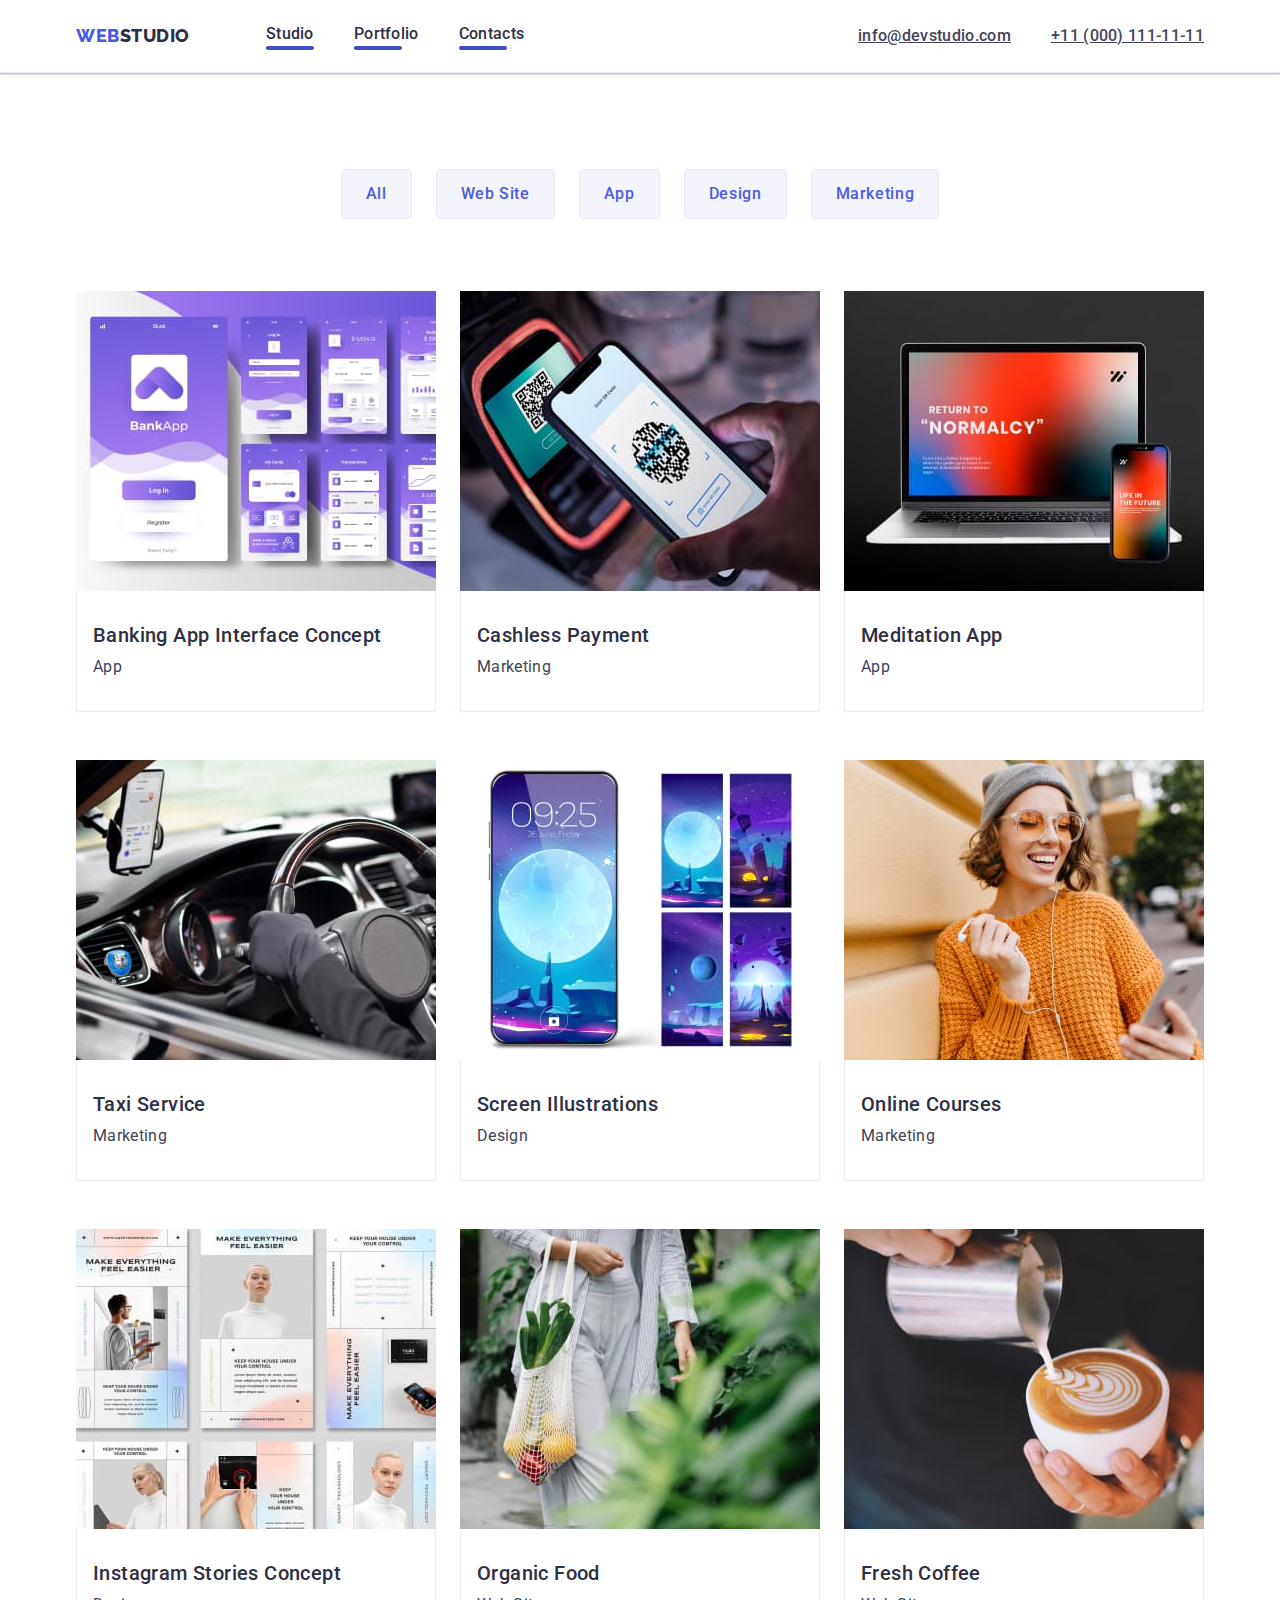
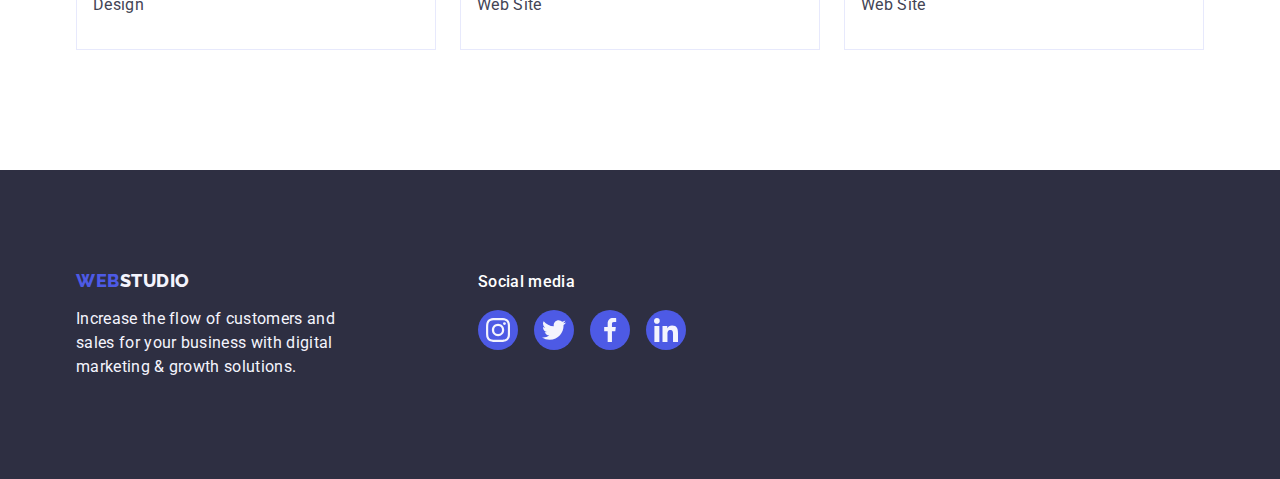
==== portfolio.html @ c40e855e "modal window" ====
<!DOCTYPE html>
<html lang="en">
  <head>
    <meta charset="UTF-8" />
    <meta name="viewport" content="width=device-width, initial-scale=1.0" />
    <link rel="preconnect" href="https://fonts.googleapis.com" />
    <link rel="preconnect" href="https://fonts.gstatic.com" crossorigin />
    <link
      href="https://fonts.googleapis.com/css2?family=Raleway:wght@800&family=Roboto:wght@400;500;700;900&display=swap"
      rel="stylesheet"
    />
    <link rel="stylesheet" href="./css/modern-normalize.min.css" />
    <link rel="stylesheet" href="./css/styles.css" />
    <title>Portfolio</title>
  </head>
  <body>
    <header class="header">
      <div class="container header-container">
        <nav class="nav-container">
          <a href="./index.html" class="logo link">
            Web<span class="logo-text">Studio</span>
          </a>

          <ul class="nav-list list">
            <li class="nav-item">
              <a href="./index.html" class="header-link link">Studio</a>
            </li>
            <li class="nav-item">
              <a href="./portfolio.html" class="header-link link">Portfolio</a>
            </li>
            <li class="nav-item">
              <a href="" class="header-link nav-item-link link">Contacts</a>
            </li>
          </ul>
        </nav>
        <address class="address-container">
          <ul class="address-list list">
            <li class="address-item">
              <a href="mailto:info@devstudio.com" class="address-item-link"
                >info@devstudio.com</a
              >
            </li>
            <li class="address-item">
              <a href="tel:+110001111111" class="address-item-link"
                >+11 (000) 111-11-11</a
              >
            </li>
          </ul>
        </address>
      </div>
    </header>

    <main>
      <section class="section-projects">
        <div class="container">
          <h1 class="visually-hidden title-section">Projects</h1>

          <ul class="projects-filters list">
            <li class="filters-item">
              <button type="button" class="filter-button">All</button>
            </li>
            <li class="filters-item">
              <button type="button" class="filter-button">Web Site</button>
            </li>
            <li class="filters-item">
              <button type="button" class="filter-button">App</button>
            </li>
            <li class="filters-item">
              <button type="button" class="filter-button">Design</button>
            </li>
            <li class="filters-item">
              <button type="button" class="filter-button">Marketing</button>
            </li>
          </ul>

          <ul class="projects-list list">
            <li class="projects-item project">
              <a href="" class="project-link link">
                <div class="project-item-box">
                <img
                  class="image"
                  src="./images/portfolio/banking.jpg"
                  alt="Banking App Interface Concept"
                  width="360"
                  height="300"
                />
                <div class="overlay">
                  <p class="overlay-text">
                    14 Stylish and User-Friendly App Design Concepts · Task
                    Manager App · Calorie Tracker App · Exotic Fruit Ecommerce
                    App · Cloud Storage App
                  </p>
                </div>
                <div class="project-info">
                  <h2 class="project-title">Banking App Interface Concept</h2>
                  <p class="project-type">App</p>
                </div>
              </div>
              </a>
            </li>
            <li class="projects-item project">
              <a href="" class="project-link link">
                <img
                  class="image"
                  src="./images/portfolio/payment.jpg"
                  alt="Cashless Payment"
                  width="360"
                  height="300"
                />
                <div class="project-info">
                  <h2 class="project-title">Cashless Payment</h2>
                  <p class="project-type">Marketing</p>
                </div>
              </a>
            </li>
            <li class="projects-item project">
              <a href="" class="project-link link">
                <img
                  class="image"
                  src="./images/portfolio/meditation.jpg"
                  alt="Meditation App"
                  width="360"
                  height="300"
                />
                <div class="project-info">
                  <h2 class="project-title">Meditation App</h2>
                  <p class="project-type">App</p>
                </div>
              </a>
            </li>
            <li class="projects-item project">
              <a href="" class="project-link link">
                <img
                  class="image"
                  src="./images/portfolio/taxi.jpg"
                  alt="Taxi Service"
                  width="360"
                  height="300"
                />
                <div class="project-info">
                  <h2 class="project-title">Taxi Service</h2>
                  <p class="project-type">Marketing</p>
                </div>
              </a>
            </li>
            <li class="projects-item project">
              <a href="" class="project-link link">
                <img
                  class="image"
                  src="./images/portfolio/screen.jpg"
                  alt="Screen Illustrations"
                  width="360"
                  height="300"
                />
                <div class="project-info">
                  <h2 class="project-title">Screen Illustrations</h2>
                  <p class="project-type">Design</p>
                </div>
              </a>
            </li>
            <li class="projects-item project">
              <a href="" class="project-link link">
                <img
                  class="image"
                  src="./images/portfolio/online-courses.jpg"
                  alt="Online Courses"
                  width="360"
                  height="300"
                />
                <div class="project-info">
                  <h2 class="project-title">Online Courses</h2>
                  <p class="project-type">Marketing</p>
                </div>
              </a>
            </li>
            <li class="projects-item project">
              <a href="" class="project-link link">
                <img
                  class="image"
                  src="./images/portfolio/insta-stori.jpg"
                  alt="Instagram Stories Concept"
                  width="360"
                  height="300"
                />
                <div class="project-info">
                  <h2 class="project-title">Instagram Stories Concept</h2>
                  <p class="project-type">Design</p>
                </div>
              </a>
            </li>
            <li class="projects-item project">
              <a href="" class="project-link link">
                <img
                  class="image"
                  src="./images/portfolio/food.jpg"
                  alt="Organic Food"
                  width="360"
                  height="300"
                />
                <div class="project-info">
                  <h2 class="project-title">Organic Food</h2>
                  <p class="project-type">Web Site</p>
                </div>
              </a>
            </li>
            <li class="projects-item project">
              <a href="" class="project-link link">
                <img
                  class="image"
                  src="./images/portfolio/coffee.jpg"
                  alt="Fresh Coffee"
                  width="360"
                  height="300"
                />
                <div class="project-info">
                  <h2 class="project-title">Fresh Coffee</h2>
                  <p class="project-type">Web Site</p>
                </div>
              </a>
            </li>
          </ul>
        </div>
      </section>
    </main>

    <footer class="footer">
      <div class="footer-wrapper container">
        <div class="footer-info">
          <a href="./index.html" class="logo link">
            Web<span class="logo-text">Studio</span>
          </a>

          <p class="footer-text">
            Increase the flow of customers and sales for your business with
            digital marketing & growth solutions.
          </p>
        </div>

        <div class="footer-social-links">
          <p class="footer-social-links-title">Social media</p>

          <ul class="footer-social-links-list list">
            <li class="footer-icons-item">
              <a href="" class="footer-icon-link icon-wrapper icon-link link">
                <svg class="social-icon" width="24" height="24">
                  <use href="./images/icons.svg#icon-instagram"></use>
                </svg>
              </a>
            </li>
            <li class="footer-icons-item">
              <a href="" class="footer-icon-link icon-wrapper icon-link link">
                <svg class="social-icon" width="24" height="24">
                  <use href="./images/icons.svg#icon-twitter"></use>
                </svg>
              </a>
            </li>
            <li class="footer-icons-item">
              <a href="" class="footer-icon-link icon-wrapper icon-link link">
                <svg class="social-icon" width="24" height="24">
                  <use href="./images/icons.svg#icon-facebook"></use>
                </svg>
              </a>
            </li>
            <li class="footer-icons-item">
              <a href="" class="footer-icon-link icon-wrapper icon-link link">
                <svg class="social-icon" width="24" height="24">
                  <use href="./images/icons.svg#icon-linkedin"></use>
                </svg>
              </a>
            </li>
          </ul>
        </div>
      </div>
    </footer>
  </body>
</html>
---- css/styles.css ----
:root {
    --iris: #4D5AE5;
    --ocean: #404BBF;
    --navyblue: #2E2F42;
    --green: #31D0AA;
    --slate: #434455;
    --light-slate: #8E8F99;
    --cornflower: #E7E9FC;
    --cloud: #F4F4FD;
    --navyblue-modal: rgba(46, 47, 66, 0.4);
    --grey: #2E2F42;
    --white: #FFFFFF;
    --dairy: #FCFCFC;
}

body {
    font-family: Roboto, sans-serif;
    color: var(--slate, #434455);
    background: var(--white, #FFF);
}

.link {
    text-decoration: none;
    color: var(--navyblue, #2E2F42);
}

.list {
    list-style: none;
    margin: 0;
    padding: 0;
}

.image {
    display: block;
    min-width: 100%;
    height: auto;
}

p, h1, h2, h3, h4, h5, h6 {
    margin: 0;
    padding: 0;
}

.visually-hidden {
    position: absolute;
    width: 1px;
    height: 1px;
    margin: -1px;
    border: 0;
    padding: 0;

    white-space: nowrap;
    clip-path: inset(100%);
    clip: rect(0 0 0 0);
    overflow: hidden;
}

header,
.section-features,
.section-services,
.section-team .team-item {
    background: var(--white, #FFF);
}

.header {
    border-bottom: 1px solid #e7e9fc;
    box-shadow: 0px 1px 6px 0px rgba(46, 47, 66, 0.08), 0px 1px 1px 0px rgba(46, 47, 66, 0.16), 0px 2px 1px 0px rgba(46, 47, 66, 0.08);
}

.container {
    width: 1158px;
    margin-left: auto;
    margin-right: auto;
    padding-left: 15px;
    padding-right: 15px;
}

.header-container {
    display: flex;
    align-items: center;
    justify-content: space-between;
}

.nav-container {
    display: flex;
    align-items: center;
}

.address-container {
    font-style: normal;
}

.nav-list,
.address-list {
    display: flex;
    gap: 40px;
}

.address-item {
    padding: 24px 0;
}

.address-list {
    display: flex;
    gap: 40px;
}

.section-title,
footer {
    background: var(--navyblue, #2E2F42);
}

.logo {
    font-family: Raleway, sans-serif;
    font-size: 1.125rem;
    font-weight: 800;
    line-height: 1.17;
    letter-spacing: 0.03375rem;
    text-transform: uppercase;
    color: var(--iris, #4D5AE5);
    margin-right: 76px;
}

header .logo-text {
    color: var(--navyblue, #2E2F42);
}

footer .logo-text {
    color: var(--cloud, #F4F4FD);
}

.nav-item a,
.address-item a {
    font-size: 16px;
    font-weight: 500;
    line-height: 1.5rem;
    letter-spacing: 0.02rem;
}

.nav-item a {
    color: var(--navyblue);
}

.header-link::after {
    display: block;
    content: "";
    width: 48px;
    height: 4px;
    background: var(--ocean);
    border-radius: 2px;
}

.address-item a {
    color: var(--slate);
}

.nav-item:first-of-type>a {
    color: var(--navyblue, #2E2F42);
    padding: 24px 0;
}

.nav-item a:hover, .nav-item a:focus,
.address-item a:hover, .address-item a:focus {
    color: var(--ocean, #404BBF);
}

.title {
    max-width: 496px;
}

.section-title {
    max-width: 1440px;
    margin: 0 auto;
    padding: 188px 0;
    background-image: linear-gradient(rgba(46, 47, 66, 0.70), rgba(46, 47, 66, 0.70)), url(../images/title/bg-img.jpg);
    background-position: center;
    background-repeat: no-repeat;
    background-size: cover;
}

.section-title .title {
    font-size: 56px;
    font-weight: 700;
    line-height: 1.07;
    letter-spacing: 0.07rem;
    text-align: center;
    color: var(--white, #FFF);
    margin: 0 auto 48px auto;
}

.section-title .order-button {
    display: block;
    min-width: 169px;

    border-radius: 4px;
    border: none;
    padding: 16px 32px;
    margin: 0 auto;

    font-family: inherit;
    font-size: 16px;
    font-weight: 500;
    line-height: 1.5rem;
    letter-spacing: 0.04rem;
    cursor: pointer;
    color: var(--white, #FFF);

    background: var(--iris, #4D5AE5);
}

.section-title .order-button:hover,
.section-title .order-button:focus {
    background: var(--ocean, #404BBF);
}

.title-section {
    font-size: 36px;
    font-weight: 700;
    line-height: 1.11;
    letter-spacing: 0.02em;
    text-align: center;
    text-transform: capitalize;
    color: var(--navyblue, #2E2F42);
}

.section-features {
    padding: 120px 0;
}

.features-list {
    display: flex;
    gap: 24px;

}

.features-item {
    flex-basis: calc((100% - 72px) / 4);
}

.feature-title {
    margin-bottom: 8px;
}

.icon-wrapper {
    display: flex;
    align-items: center;
    justify-content: center;
    border-radius: 4px;
}

.feature .icon-wrapper {
    padding: 24px;
    margin-bottom: 8px;
    background-color: var(--cloud);
}

.feature-icon {
    fill: var(--navyblue);
}

.feature-title,
.member-name {
    font-size: 20px;
    font-weight: 500;
    line-height: 1.5rem;
    letter-spacing: 0.025rem;
    color: var(--navyblue, #2E2F42);
}

.feature-text,
.member-position {
    font-size: 16px;
    line-height: 1.5rem;
    letter-spacing: 0.02rem;
    color: var(--slate, #434455);
}

.section-services {
    padding-bottom: 120px;
}

.services-title {
    margin-bottom: 72px;
}

.services-list {
    display: flex;
    gap: 24px;
}

.section-team {
    background: var(--cloud, #F4F4FD);
    padding: 120px 0;
}


.team-title {
    margin-bottom: 72px;
}

.team-list {
    display: flex;
    gap: 24px;

}

.team-item {
    border-radius: 0px 0px 4px 4px;
    box-shadow: 0px 2px 1px 0px rgba(46, 47, 66, 0.08), 0px 1px 1px 0px rgba(46, 47, 66, 0.16), 0px 1px 6px 0px rgba(46, 47, 66, 0.08);
}

.member-info {
    padding: 32px 16px;
}

.member-name {
    text-align: center;
    margin-bottom: 8px;
}

.member-position {
    text-align: center;
    margin-bottom: 8px;
}

.social-icons-list {
    display: flex;
    gap: 24px;
    justify-content: center;
}

.social-icon-link {
    display: flex;
    align-items: center;
    justify-content: center;
    width: 100%;
    height: 100%;
    border-radius: 50%;
    padding: 12px;
    fill: var(--cloud);
    background-color: var(--iris);
}

.social-icon {
    fill: var(--cloud);
}

.section-customers {
    padding-top: 120px;
    padding-bottom: 120px;
}

.customers-title {
    margin-bottom: 72px;
}

.customers-icons-list {
    display: flex;
    gap: 24px;
    justify-content: center;
}

.customers-icons-item {
    width: calc((100% - 120px) / 6);
    height: 88px;
}

.customer-icon-link {
    width: 100%;
    height: 100%;
    border: 1px solid var(--light-slate);
    border-radius: 4px;
    padding: 16px 32px;

    fill: var(--light-slate);
    color: var(--light-slate);
}

.customer-icon-link:hover,
.customer-icon-link:focus {
    border-color: var(--ocean);
    color: var(--ocean);
}

.customer-icon {
    fill: currentColor;
}

.footer {
    padding: 100px 0;
}

.footer-wrapper {
    display: flex;
    /* gap: 120px; */
    align-items: baseline;
}

.footer-wrapper>div {
    flex: 0 0 25%;
}

.footer-info {
    margin-right: 120px;
}

.footer .logo {
    display: inline-block;
    margin-bottom: 16px;
}

.footer-text {
    font-size: 16px;
    line-height: 1.5rem;
    letter-spacing: 0.02rem;
    color: var(--cloud, #F4F4FD);
}

.footer-social-links-title {
    font-size: 1rem;
    font-family: Roboto;
    font-weight: 500;
    line-height: 1.5rem;
    letter-spacing: 0.02rem;

    margin-bottom: 16px;
    color: var(--white);
}

.footer-social-links-list {
    display: flex;
    gap: 1rem;
}

.footer-icon-link {
    width: 100%;
    height: 100%;
    border-radius: 50%;
    padding: 8px;
}

.icon-link {
    fill: var(--cloud);
    background-color: var(--iris);
}

.social-icons-item .icon-link:hover,
.social-icons-item .icon-link:focus {
    background-color: var(--ocean);
}

.icon-link:hover,
.icon-link:focus {
    background-color: var(--green);
}


/* Modal window */

.backdrop {
    position: fixed;
    top: 0;
    left: 0;

    width: 100%;
    height: 100%;

    background-color: var(--navyblue-modal);
}

.backdrop.is-hidden {
    opacity: 0;
    pointer-events: none;
    visibility: hidden;
}

.modal {
    position: absolute;
    top: 50%;
    left: 50%;
    transform: translate(-50%, -50%);
    width: 408px;
    height: 584px;

    border-radius: 4px;
    box-shadow: 0px 2px 1px 0px rgba(0, 0, 0, 0.20), 0px 1px 3px 0px rgba(0, 0, 0, 0.12), 0px 1px 1px 0px rgba(0, 0, 0, 0.14);

    background-color: var(--dairy);
}

.modal-btn {
    /* display: flex;
    justify-content: center;
    align-items: center; */

    position: absolute;
    top: 24px;
    right: 24px;

    width: 24px;
    height: 24px;
    padding: 8px;

    border-radius: 50%;
    cursor: pointer;

    border: 1px solid rgba(0, 0, 0, 0.10);
    background-color: var(--cornflower);
}

.modal-icon {
    position: absolute;
    top: 50%;
    left: 50%;
    transform: translate(-50%, -50%);

    fill: var(--navyblue);
}


/* Project Page */

.filter-button {
    font-family: Roboto, sans-serif;
    font-size: 16px;
    font-weight: 500;
    line-height: 1.5;
    letter-spacing: 0.04em;
    text-align: center;
    cursor: pointer;

    color: var(--iris, #4D5AE5);
    background-color: var(--cloud, #F4F4FD);

    padding: 12px 24px;
    border: 1px solid var(--cornflower);
    border-radius: 4px;
}

.filter-button:hover,
.filter-button:focus {
    color: var(--white);
    background-color: var(--ocean);
    border: 1px solid transparent;
    box-shadow: 0px 2px 2px 0px rgba(0, 0, 0, 0.12), 0px 2px 1px 0px rgba(0, 0, 0, 0.08), 0px 3px 1px 0px rgba(0, 0, 0, 0.10);
}

.project-title {
    font-size: 20px;
    font-weight: 500;
    line-height: 1.2;
    letter-spacing: 0.02em;
    color: var(--navyblue, #2E2F42);
    margin-bottom: 8px;
}

.project-type {
    font-size: 1rem;
    line-height: 1.5rem;
    letter-spacing: 0.02rem;
    color: var(--slate, #434455);
}

.section-projects {
    padding-top: 96px;
    padding-bottom: 120px;
}

.projects-filters {
    display: flex;
    justify-content: center;
    gap: 24px;
    margin-bottom: 72px;
}

.projects-list {
    display: flex;
    flex-wrap: wrap;
    row-gap: 48px;
    column-gap: 24px;

}

.project-link {
    display: block;
}

.project-link:hover,
.project-link:focus {
    box-shadow: 0px 1px 6px rgba(46, 47, 66, 0.08), 0px 1px 1px rgba(46, 47, 66, 0.16), 0px 2px 1px rgba(46, 47, 66, 0.08);
}

.project {
    width: calc((100% - 48px) / 3);
}

.project:hover,
.project:focus {
    box-shadow: 0px 2px 1px 0px rgba(46, 47, 66, 0.08), 0px 1px 1px 0px rgba(46, 47, 66, 0.16), 0px 1px 6px 0px rgba(46, 47, 66, 0.08);
}

.project-item-box {
    position: relative;
    overflow: hidden;

}

/* Overlay */

.overlay {
    position: absolute;
    top: 0;
    left: 0;
    transform: translateY(100%);


    width: 100%;
    height: 100%;
    display: flex;
    align-items: center;
    justify-content: center;
    background-color: var(--iris);

    transition: transform 250ms;
}

.project-link:hover .overlay {
    transform: translateY(0);
}

.overlay-text {
    font-size: 16px;
    color: var(--cloud);
    line-height: 1.5;



}

.project-info {
    padding: 32px 16px;
    border: 1px solid var(--cornflower);
    border-top: none;
}
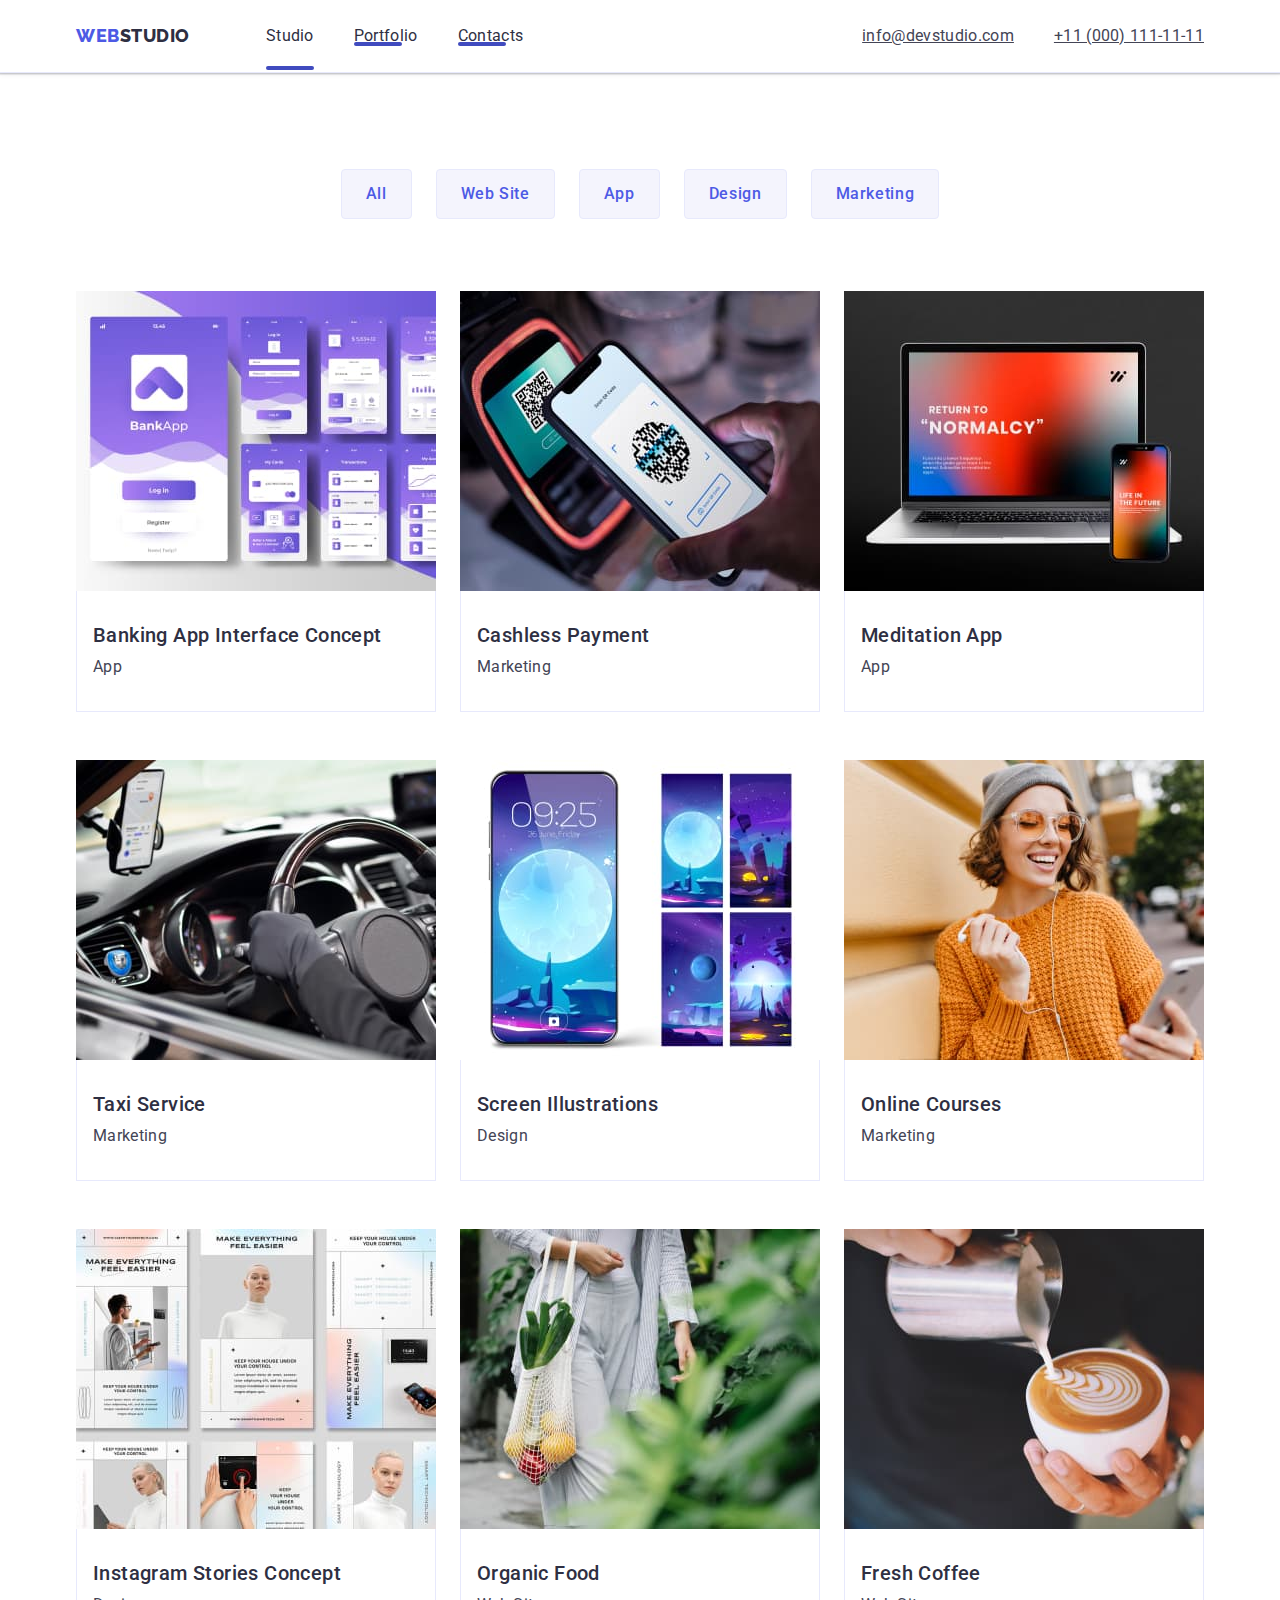
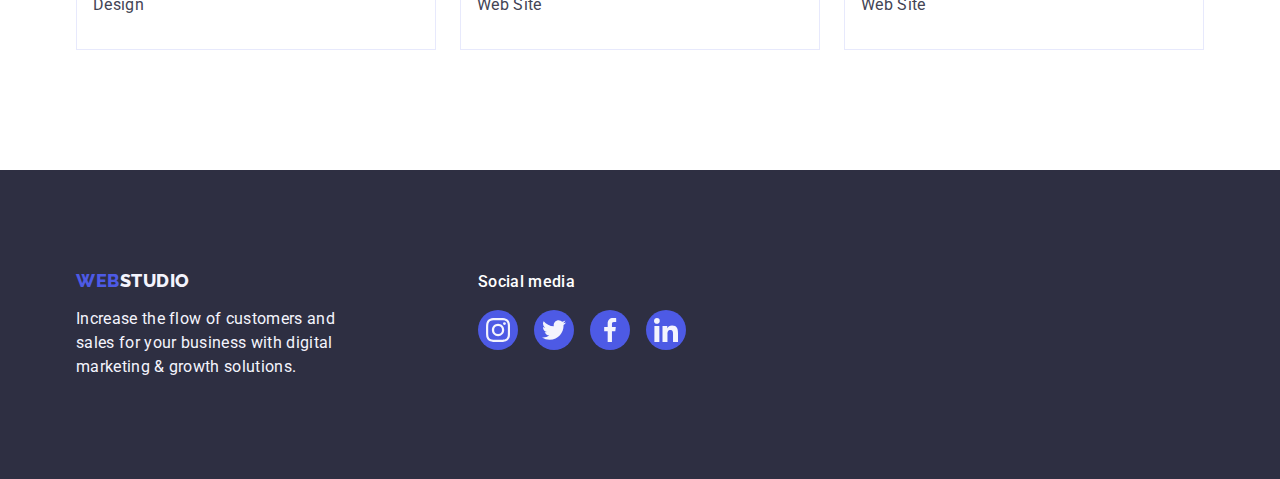
==== commit abb4d106: "fix" ====
--- a/portfolio.html
+++ b/portfolio.html
@@ -77,36 +77,49 @@
             <li class="projects-item project">
               <a href="" class="project-link link">
                 <div class="project-item-box">
-                <img
-                  class="image"
-                  src="./images/portfolio/banking.jpg"
-                  alt="Banking App Interface Concept"
-                  width="360"
-                  height="300"
-                />
-                <div class="overlay">
-                  <p class="overlay-text">
-                    14 Stylish and User-Friendly App Design Concepts · Task
-                    Manager App · Calorie Tracker App · Exotic Fruit Ecommerce
-                    App · Cloud Storage App
-                  </p>
-                </div>
+                  <img
+                    class="image"
+                    src="./images/portfolio/banking.jpg"
+                    alt="Banking App Interface Concept"
+                    width="360"
+                    height="300"
+                  />
+
+                  <div class="overlay">
+                    <p class="overlay-text">
+                      14 Stylish and User-Friendly App Design Concepts · Task
+                      Manager App · Calorie Tracker App · Exotic Fruit Ecommerce
+                      App · Cloud Storage App
+                    </p>
+                  </div>
+                </div>
+                
                 <div class="project-info">
                   <h2 class="project-title">Banking App Interface Concept</h2>
                   <p class="project-type">App</p>
                 </div>
-              </div>
-              </a>
-            </li>
-            <li class="projects-item project">
-              <a href="" class="project-link link">
-                <img
-                  class="image"
-                  src="./images/portfolio/payment.jpg"
-                  alt="Cashless Payment"
-                  width="360"
-                  height="300"
-                />
+              </a>
+            </li>
+            <li class="projects-item project">
+              <a href="" class="project-link link">
+                <div class="project-item-box">
+                  <img
+                    class="image"
+                    src="./images/portfolio/payment.jpg"
+                    alt="Cashless Payment"
+                    width="360"
+                    height="300"
+                  />
+
+                  <div class="overlay">
+                    <p class="overlay-text">
+                      14 Stylish and User-Friendly App Design Concepts · Task
+                      Manager App · Calorie Tracker App · Exotic Fruit Ecommerce
+                      App · Cloud Storage App
+                    </p>
+                  </div>
+                </div>
+
                 <div class="project-info">
                   <h2 class="project-title">Cashless Payment</h2>
                   <p class="project-type">Marketing</p>
@@ -115,13 +128,24 @@
             </li>
             <li class="projects-item project">
               <a href="" class="project-link link">
-                <img
-                  class="image"
-                  src="./images/portfolio/meditation.jpg"
-                  alt="Meditation App"
-                  width="360"
-                  height="300"
-                />
+                <div class="project-item-box">
+                  <img
+                    class="image"
+                    src="./images/portfolio/meditation.jpg"
+                    alt="Meditation App"
+                    width="360"
+                    height="300"
+                  />
+
+                  <div class="overlay">
+                    <p class="overlay-text">
+                      14 Stylish and User-Friendly App Design Concepts · Task
+                      Manager App · Calorie Tracker App · Exotic Fruit Ecommerce
+                      App · Cloud Storage App
+                    </p>
+                  </div>
+                </div>
+
                 <div class="project-info">
                   <h2 class="project-title">Meditation App</h2>
                   <p class="project-type">App</p>
@@ -130,13 +154,24 @@
             </li>
             <li class="projects-item project">
               <a href="" class="project-link link">
-                <img
-                  class="image"
-                  src="./images/portfolio/taxi.jpg"
-                  alt="Taxi Service"
-                  width="360"
-                  height="300"
-                />
+                <div class="project-item-box">
+                  <img
+                    class="image"
+                    src="./images/portfolio/taxi.jpg"
+                    alt="Taxi Service"
+                    width="360"
+                    height="300"
+                  />
+
+                  <div class="overlay">
+                    <p class="overlay-text">
+                      14 Stylish and User-Friendly App Design Concepts · Task
+                      Manager App · Calorie Tracker App · Exotic Fruit Ecommerce
+                      App · Cloud Storage App
+                    </p>
+                  </div>
+                </div>
+
                 <div class="project-info">
                   <h2 class="project-title">Taxi Service</h2>
                   <p class="project-type">Marketing</p>
@@ -145,13 +180,24 @@
             </li>
             <li class="projects-item project">
               <a href="" class="project-link link">
-                <img
-                  class="image"
-                  src="./images/portfolio/screen.jpg"
-                  alt="Screen Illustrations"
-                  width="360"
-                  height="300"
-                />
+                <div class="project-item-box">
+                  <img
+                    class="image"
+                    src="./images/portfolio/screen.jpg"
+                    alt="Screen Illustrations"
+                    width="360"
+                    height="300"
+                  />
+
+                  <div class="overlay">
+                    <p class="overlay-text">
+                      14 Stylish and User-Friendly App Design Concepts · Task
+                      Manager App · Calorie Tracker App · Exotic Fruit Ecommerce
+                      App · Cloud Storage App
+                    </p>
+                  </div>
+                </div>
+
                 <div class="project-info">
                   <h2 class="project-title">Screen Illustrations</h2>
                   <p class="project-type">Design</p>
@@ -160,13 +206,24 @@
             </li>
             <li class="projects-item project">
               <a href="" class="project-link link">
-                <img
-                  class="image"
-                  src="./images/portfolio/online-courses.jpg"
-                  alt="Online Courses"
-                  width="360"
-                  height="300"
-                />
+                <div class="project-item-box">
+                  <img
+                    class="image"
+                    src="./images/portfolio/online-courses.jpg"
+                    alt="Online Courses"
+                    width="360"
+                    height="300"
+                  />
+
+                  <div class="overlay">
+                    <p class="overlay-text">
+                      14 Stylish and User-Friendly App Design Concepts · Task
+                      Manager App · Calorie Tracker App · Exotic Fruit Ecommerce
+                      App · Cloud Storage App
+                    </p>
+                  </div>
+                </div>
+
                 <div class="project-info">
                   <h2 class="project-title">Online Courses</h2>
                   <p class="project-type">Marketing</p>
@@ -175,13 +232,24 @@
             </li>
             <li class="projects-item project">
               <a href="" class="project-link link">
-                <img
-                  class="image"
-                  src="./images/portfolio/insta-stori.jpg"
-                  alt="Instagram Stories Concept"
-                  width="360"
-                  height="300"
-                />
+                <div class="project-item-box">
+                  <img
+                    class="image"
+                    src="./images/portfolio/insta-stori.jpg"
+                    alt="Instagram Stories Concept"
+                    width="360"
+                    height="300"
+                  />
+
+                  <div class="overlay">
+                    <p class="overlay-text">
+                      14 Stylish and User-Friendly App Design Concepts · Task
+                      Manager App · Calorie Tracker App · Exotic Fruit Ecommerce
+                      App · Cloud Storage App
+                    </p>
+                  </div>
+                </div>
+
                 <div class="project-info">
                   <h2 class="project-title">Instagram Stories Concept</h2>
                   <p class="project-type">Design</p>
@@ -190,13 +258,24 @@
             </li>
             <li class="projects-item project">
               <a href="" class="project-link link">
-                <img
-                  class="image"
-                  src="./images/portfolio/food.jpg"
-                  alt="Organic Food"
-                  width="360"
-                  height="300"
-                />
+                <div class="project-item-box">
+                  <img
+                    class="image"
+                    src="./images/portfolio/food.jpg"
+                    alt="Organic Food"
+                    width="360"
+                    height="300"
+                  />
+
+                  <div class="overlay">
+                    <p class="overlay-text">
+                      14 Stylish and User-Friendly App Design Concepts · Task
+                      Manager App · Calorie Tracker App · Exotic Fruit Ecommerce
+                      App · Cloud Storage App
+                    </p>
+                  </div>
+                </div>
+
                 <div class="project-info">
                   <h2 class="project-title">Organic Food</h2>
                   <p class="project-type">Web Site</p>
@@ -205,13 +284,24 @@
             </li>
             <li class="projects-item project">
               <a href="" class="project-link link">
-                <img
-                  class="image"
-                  src="./images/portfolio/coffee.jpg"
-                  alt="Fresh Coffee"
-                  width="360"
-                  height="300"
-                />
+                <div class="project-item-box">
+                  <img
+                    class="image"
+                    src="./images/portfolio/coffee.jpg"
+                    alt="Fresh Coffee"
+                    width="360"
+                    height="300"
+                  />
+
+                  <div class="overlay">
+                    <p class="overlay-text">
+                      14 Stylish and User-Friendly App Design Concepts · Task
+                      Manager App · Calorie Tracker App · Exotic Fruit Ecommerce
+                      App · Cloud Storage App
+                    </p>
+                  </div>
+                </div>
+
                 <div class="project-info">
                   <h2 class="project-title">Fresh Coffee</h2>
                   <p class="project-type">Web Site</p>
--- a/css/styles.css
+++ b/css/styles.css
@@ -132,13 +132,20 @@
 .nav-item a,
 .address-item a {
     font-size: 16px;
-    font-weight: 500;
+    font-weight: 400;
     line-height: 1.5rem;
     letter-spacing: 0.02rem;
 }
 
 .nav-item a {
     color: var(--navyblue);
+}
+
+.header-link {
+    position: relative;
+    color: var(--ocean);
+
+    transition: color 250ms cubic-bezier(0.4, 0, 0.2, 1);
 }
 
 .header-link::after {
@@ -146,8 +153,17 @@
     content: "";
     width: 48px;
     height: 4px;
+
+    position: absolute;
+    left: 0;
+    bottom: -1px;
+
     background: var(--ocean);
     border-radius: 2px;
+}
+
+.address-item-link {
+    transition: color 250ms cubic-bezier(0.4, 0, 0.2, 1);
 }
 
 .address-item a {
@@ -163,7 +179,7 @@
 .address-item a:hover, .address-item a:focus {
     color: var(--ocean, #404BBF);
 }
-
+/* Hero section */
 .title {
     max-width: 496px;
 }
@@ -206,6 +222,8 @@
     color: var(--white, #FFF);
 
     background: var(--iris, #4D5AE5);
+
+    transition: background-color 250ms cubic-bezier(0.4, 0, 0.2, 1);
 }
 
 .section-title .order-button:hover,
@@ -339,6 +357,8 @@
     padding: 12px;
     fill: var(--cloud);
     background-color: var(--iris);
+
+    transition: background-color 250ms cubic-bezier(0.4, 0, 0.2, 1);
 }
 
 .social-icon {
@@ -578,7 +598,6 @@
     flex-wrap: wrap;
     row-gap: 48px;
     column-gap: 24px;
-
 }
 
 .project-link {
@@ -602,7 +621,6 @@
 .project-item-box {
     position: relative;
     overflow: hidden;
-
 }
 
 /* Overlay */
@@ -613,7 +631,6 @@
     left: 0;
     transform: translateY(100%);
 
-
     width: 100%;
     height: 100%;
     display: flex;
@@ -632,9 +649,6 @@
     font-size: 16px;
     color: var(--cloud);
     line-height: 1.5;
-
-
-
 }
 
 .project-info {
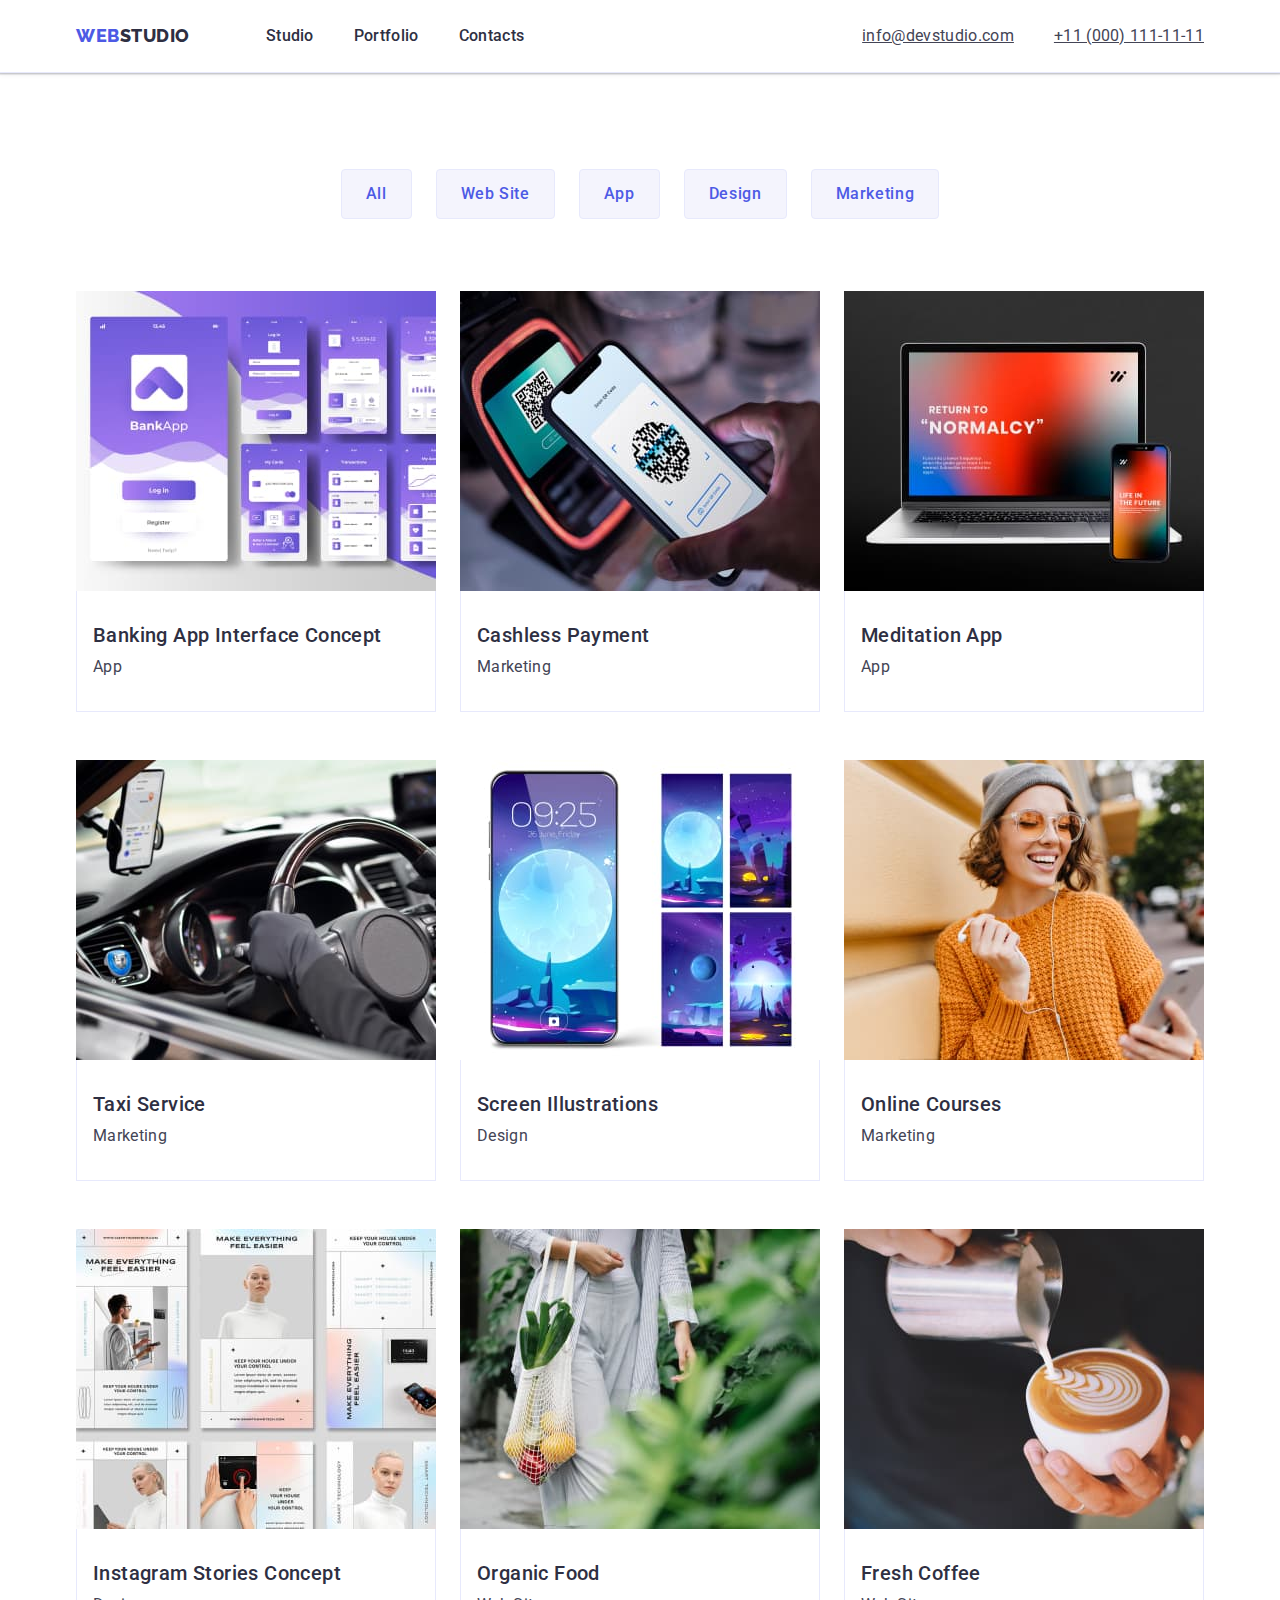
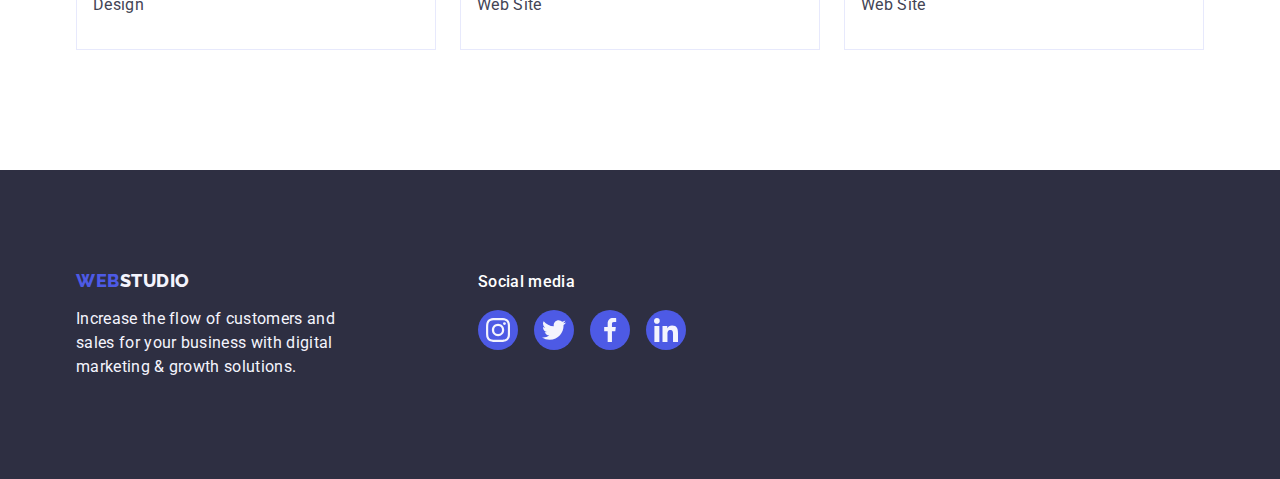
==== commit 0034ea88: "fix" ====
--- a/portfolio.html
+++ b/portfolio.html
@@ -23,27 +23,37 @@
 
           <ul class="nav-list list">
             <li class="nav-item">
-              <a href="./index.html" class="header-link link">Studio</a>
-            </li>
+              <a href="./index.html" class="link">
+                Studio
+              </a>
+            </li>
+
             <li class="nav-item">
-              <a href="./portfolio.html" class="header-link link">Portfolio</a>
-            </li>
+              <a href="./portfolio.html" class="link">
+                Portfolio
+              </a>
+            </li>
+            
             <li class="nav-item">
-              <a href="" class="header-link nav-item-link link">Contacts</a>
+              <a href="" class="link">
+                Contacts
+              </a>
             </li>
           </ul>
         </nav>
+
         <address class="address-container">
           <ul class="address-list list">
             <li class="address-item">
-              <a href="mailto:info@devstudio.com" class="address-item-link"
-                >info@devstudio.com</a
-              >
-            </li>
+              <a href="mailto:info@devstudio.com" class="address-item-link">
+                info@devstudio.com
+              </a>
+            </li>
+
             <li class="address-item">
-              <a href="tel:+110001111111" class="address-item-link"
-                >+11 (000) 111-11-11</a
-              >
+              <a href="tel:+110001111111" class="address-item-link">
+                +11 (000) 111-11-11
+              </a>
             </li>
           </ul>
         </address>
@@ -85,15 +95,13 @@
                     height="300"
                   />
 
-                  <div class="overlay">
-                    <p class="overlay-text">
-                      14 Stylish and User-Friendly App Design Concepts · Task
-                      Manager App · Calorie Tracker App · Exotic Fruit Ecommerce
-                      App · Cloud Storage App
-                    </p>
-                  </div>
-                </div>
-                
+                  <p class="overlay overlay-text">
+                    14 Stylish and User-Friendly App Design Concepts · Task
+                    Manager App · Calorie Tracker App · Exotic Fruit Ecommerce
+                    App · Cloud Storage App
+                  </p>
+                </div>
+
                 <div class="project-info">
                   <h2 class="project-title">Banking App Interface Concept</h2>
                   <p class="project-type">App</p>
@@ -111,13 +119,11 @@
                     height="300"
                   />
 
-                  <div class="overlay">
-                    <p class="overlay-text">
-                      14 Stylish and User-Friendly App Design Concepts · Task
-                      Manager App · Calorie Tracker App · Exotic Fruit Ecommerce
-                      App · Cloud Storage App
-                    </p>
-                  </div>
+                  <p class="overlay overlay-text">
+                    14 Stylish and User-Friendly App Design Concepts · Task
+                    Manager App · Calorie Tracker App · Exotic Fruit Ecommerce
+                    App · Cloud Storage App
+                  </p>
                 </div>
 
                 <div class="project-info">
@@ -137,13 +143,11 @@
                     height="300"
                   />
 
-                  <div class="overlay">
-                    <p class="overlay-text">
-                      14 Stylish and User-Friendly App Design Concepts · Task
-                      Manager App · Calorie Tracker App · Exotic Fruit Ecommerce
-                      App · Cloud Storage App
-                    </p>
-                  </div>
+                  <p class="overlay overlay-text">
+                    14 Stylish and User-Friendly App Design Concepts · Task
+                    Manager App · Calorie Tracker App · Exotic Fruit Ecommerce
+                    App · Cloud Storage App
+                  </p>
                 </div>
 
                 <div class="project-info">
@@ -163,13 +167,11 @@
                     height="300"
                   />
 
-                  <div class="overlay">
-                    <p class="overlay-text">
-                      14 Stylish and User-Friendly App Design Concepts · Task
-                      Manager App · Calorie Tracker App · Exotic Fruit Ecommerce
-                      App · Cloud Storage App
-                    </p>
-                  </div>
+                  <p class="overlay overlay-text">
+                    14 Stylish and User-Friendly App Design Concepts · Task
+                    Manager App · Calorie Tracker App · Exotic Fruit Ecommerce
+                    App · Cloud Storage App
+                  </p>
                 </div>
 
                 <div class="project-info">
@@ -189,13 +191,11 @@
                     height="300"
                   />
 
-                  <div class="overlay">
-                    <p class="overlay-text">
-                      14 Stylish and User-Friendly App Design Concepts · Task
-                      Manager App · Calorie Tracker App · Exotic Fruit Ecommerce
-                      App · Cloud Storage App
-                    </p>
-                  </div>
+                  <p class="overlay overlay-text">
+                    14 Stylish and User-Friendly App Design Concepts · Task
+                    Manager App · Calorie Tracker App · Exotic Fruit Ecommerce
+                    App · Cloud Storage App
+                  </p>
                 </div>
 
                 <div class="project-info">
@@ -215,13 +215,11 @@
                     height="300"
                   />
 
-                  <div class="overlay">
-                    <p class="overlay-text">
-                      14 Stylish and User-Friendly App Design Concepts · Task
-                      Manager App · Calorie Tracker App · Exotic Fruit Ecommerce
-                      App · Cloud Storage App
-                    </p>
-                  </div>
+                  <p class="overlay overlay-text">
+                    14 Stylish and User-Friendly App Design Concepts · Task
+                    Manager App · Calorie Tracker App · Exotic Fruit Ecommerce
+                    App · Cloud Storage App
+                  </p>
                 </div>
 
                 <div class="project-info">
@@ -241,13 +239,11 @@
                     height="300"
                   />
 
-                  <div class="overlay">
-                    <p class="overlay-text">
-                      14 Stylish and User-Friendly App Design Concepts · Task
-                      Manager App · Calorie Tracker App · Exotic Fruit Ecommerce
-                      App · Cloud Storage App
-                    </p>
-                  </div>
+                  <p class="overlay overlay-text">
+                    14 Stylish and User-Friendly App Design Concepts · Task
+                    Manager App · Calorie Tracker App · Exotic Fruit Ecommerce
+                    App · Cloud Storage App
+                  </p>
                 </div>
 
                 <div class="project-info">
@@ -267,13 +263,11 @@
                     height="300"
                   />
 
-                  <div class="overlay">
-                    <p class="overlay-text">
-                      14 Stylish and User-Friendly App Design Concepts · Task
-                      Manager App · Calorie Tracker App · Exotic Fruit Ecommerce
-                      App · Cloud Storage App
-                    </p>
-                  </div>
+                  <p class="overlay overlay-text">
+                    14 Stylish and User-Friendly App Design Concepts · Task
+                    Manager App · Calorie Tracker App · Exotic Fruit Ecommerce
+                    App · Cloud Storage App
+                  </p>
                 </div>
 
                 <div class="project-info">
@@ -293,13 +287,11 @@
                     height="300"
                   />
 
-                  <div class="overlay">
-                    <p class="overlay-text">
-                      14 Stylish and User-Friendly App Design Concepts · Task
-                      Manager App · Calorie Tracker App · Exotic Fruit Ecommerce
-                      App · Cloud Storage App
-                    </p>
-                  </div>
+                  <p class="overlay overlay-text">
+                    14 Stylish and User-Friendly App Design Concepts · Task
+                    Manager App · Calorie Tracker App · Exotic Fruit Ecommerce
+                    App · Cloud Storage App
+                  </p>
                 </div>
 
                 <div class="project-info">
@@ -327,7 +319,9 @@
         </div>
 
         <div class="footer-social-links">
-          <p class="footer-social-links-title">Social media</p>
+          <p class="footer-social-links-title">
+            Social media
+          </p>
 
           <ul class="footer-social-links-list list">
             <li class="footer-icons-item">
@@ -337,6 +331,7 @@
                 </svg>
               </a>
             </li>
+
             <li class="footer-icons-item">
               <a href="" class="footer-icon-link icon-wrapper icon-link link">
                 <svg class="social-icon" width="24" height="24">
@@ -344,6 +339,7 @@
                 </svg>
               </a>
             </li>
+            
             <li class="footer-icons-item">
               <a href="" class="footer-icon-link icon-wrapper icon-link link">
                 <svg class="social-icon" width="24" height="24">
@@ -351,6 +347,7 @@
                 </svg>
               </a>
             </li>
+            
             <li class="footer-icons-item">
               <a href="" class="footer-icon-link icon-wrapper icon-link link">
                 <svg class="social-icon" width="24" height="24">
--- a/css/styles.css
+++ b/css/styles.css
@@ -63,7 +63,7 @@
 }
 
 .header {
-    border-bottom: 1px solid #e7e9fc;
+    border-bottom: 1px solid var(--cornflower, #E7E9FC);
     box-shadow: 0px 1px 6px 0px rgba(46, 47, 66, 0.08), 0px 1px 1px 0px rgba(46, 47, 66, 0.16), 0px 2px 1px 0px rgba(46, 47, 66, 0.08);
 }
 
@@ -131,54 +131,60 @@
 
 .nav-item a,
 .address-item a {
+    display: block;
+
     font-size: 16px;
-    font-weight: 400;
     line-height: 1.5rem;
     letter-spacing: 0.02rem;
 }
 
 .nav-item a {
+    position: relative;
+
+    font-weight: 500;
     color: var(--navyblue);
 }
 
-.header-link {
-    position: relative;
-    color: var(--ocean);
-
+.nav-item:first-of-type>a {
+    color: var(--navyblue, #2E2F42);
+}
+
+.address-item-link {
     transition: color 250ms cubic-bezier(0.4, 0, 0.2, 1);
 }
 
-.header-link::after {
-    display: block;
+.address-item a {
+    font-weight: 400;
+    color: var(--slate);
+}
+
+.nav-item a:hover, 
+.nav-item a:focus,
+.address-item a:hover,
+.address-item a:focus {
+    color: var(--ocean, #404BBF);
+}
+
+.nav-item a:hover::after,
+.nav-item a:focus::after {
     content: "";
-    width: 48px;
+    width: 100%;
     height: 4px;
 
     position: absolute;
     left: 0;
-    bottom: -1px;
+    bottom: -24px;
 
     background: var(--ocean);
     border-radius: 2px;
 }
 
-.address-item-link {
+.nav-item {
+    color: var(--ocean);
+
     transition: color 250ms cubic-bezier(0.4, 0, 0.2, 1);
 }
 
-.address-item a {
-    color: var(--slate);
-}
-
-.nav-item:first-of-type>a {
-    color: var(--navyblue, #2E2F42);
-    padding: 24px 0;
-}
-
-.nav-item a:hover, .nav-item a:focus,
-.address-item a:hover, .address-item a:focus {
-    color: var(--ocean, #404BBF);
-}
 /* Hero section */
 .title {
     max-width: 496px;
@@ -324,7 +330,9 @@
 
 .team-item {
     border-radius: 0px 0px 4px 4px;
-    box-shadow: 0px 2px 1px 0px rgba(46, 47, 66, 0.08), 0px 1px 1px 0px rgba(46, 47, 66, 0.16), 0px 1px 6px 0px rgba(46, 47, 66, 0.08);
+    box-shadow: 0px 2px 1px 0px rgba(46, 47, 66, 0.08),
+        0px 1px 1px 0px rgba(46, 47, 66, 0.16),
+        0px 1px 6px 0px rgba(46, 47, 66, 0.08);
 }
 
 .member-info {
@@ -383,17 +391,23 @@
 .customers-icons-item {
     width: calc((100% - 120px) / 6);
     height: 88px;
+    transition: border-color 250ms cubic-bezier(0.4, 0, 0.2, 1),
+        color 250ms cubic-bezier(0.4, 0, 0.2, 1);
 }
 
 .customer-icon-link {
     width: 100%;
     height: 100%;
+
     border: 1px solid var(--light-slate);
     border-radius: 4px;
+
     padding: 16px 32px;
 
     fill: var(--light-slate);
     color: var(--light-slate);
+
+    transition: border-color 250ms cubic-bezier(0.4, 0, 0.2, 1), color 250ms cubic-bezier(0.4, 0, 0.2, 1);
 }
 
 .customer-icon-link:hover,
@@ -457,6 +471,7 @@
     height: 100%;
     border-radius: 50%;
     padding: 8px;
+    transition: background-color 250ms cubic-bezier(0.4, 0, 0.2, 1);
 }
 
 .icon-link {
@@ -486,6 +501,7 @@
     height: 100%;
 
     background-color: var(--navyblue-modal);
+    transition: opacity 250ms cubic-bezier(0.4, 0, 0.2, 1), visibility 250ms cubic-bezier(0.4, 0, 0.2, 1);
 }
 
 .backdrop.is-hidden {
@@ -500,18 +516,21 @@
     left: 50%;
     transform: translate(-50%, -50%);
     width: 408px;
-    height: 584px;
+    min-height: 584px;
+    transition: transform 250ms cubic-bezier(0.4, 0, 0.2, 1);
 
     border-radius: 4px;
-    box-shadow: 0px 2px 1px 0px rgba(0, 0, 0, 0.20), 0px 1px 3px 0px rgba(0, 0, 0, 0.12), 0px 1px 1px 0px rgba(0, 0, 0, 0.14);
+    box-shadow: 0px 2px 1px 0px rgba(0, 0, 0, 0.20),
+        0px 1px 3px 0px rgba(0, 0, 0, 0.12),
+        0px 1px 1px 0px rgba(0, 0, 0, 0.14);
 
     background-color: var(--dairy);
 }
 
 .modal-btn {
-    /* display: flex;
+    display: flex;
     justify-content: center;
-    align-items: center; */
+    align-items: center;
 
     position: absolute;
     top: 24px;
@@ -519,13 +538,27 @@
 
     width: 24px;
     height: 24px;
-    padding: 8px;
+    padding: 0;
 
     border-radius: 50%;
     cursor: pointer;
 
     border: 1px solid rgba(0, 0, 0, 0.10);
     background-color: var(--cornflower);
+
+    transition: background-color 250ms cubic-bezier(0.4, 0, 0.2, 1),
+        border 250ms cubic-bezier(0.4, 0, 0.2, 1);
+}
+
+.modal-btn:hover,
+.modal-btn:focus {
+    background-color: var(--ocean);
+    border: none;
+}
+
+.modal-btn:hover .modal-icon,
+.modal-btn:focus .modal-icon {
+    fill: var(--white);
 }
 
 .modal-icon {
@@ -533,6 +566,7 @@
     top: 50%;
     left: 50%;
     transform: translate(-50%, -50%);
+    transition: fill 250ms cubic-bezier(0.4, 0, 0.2, 1);
 
     fill: var(--navyblue);
 }
@@ -555,6 +589,11 @@
     padding: 12px 24px;
     border: 1px solid var(--cornflower);
     border-radius: 4px;
+
+    transition: color 250ms cubic-bezier(0.4, 0, 0.2, 1),
+        background-color 250ms cubic-bezier(0.4, 0, 0.2, 1),
+        border-color 250ms cubic-bezier(0.4, 0, 0.2, 1),
+        box-shadow 250ms cubic-bezier(0.4, 0, 0.2, 1);
 }
 
 .filter-button:hover,
@@ -562,7 +601,9 @@
     color: var(--white);
     background-color: var(--ocean);
     border: 1px solid transparent;
-    box-shadow: 0px 2px 2px 0px rgba(0, 0, 0, 0.12), 0px 2px 1px 0px rgba(0, 0, 0, 0.08), 0px 3px 1px 0px rgba(0, 0, 0, 0.10);
+    box-shadow: 0px 2px 2px 0px rgba(0, 0, 0, 0.12),
+        0px 2px 1px 0px rgba(0, 0, 0, 0.08),
+        0px 3px 1px 0px rgba(0, 0, 0, 0.10);
 }
 
 .project-title {
@@ -602,11 +643,14 @@
 
 .project-link {
     display: block;
+    transition: box-shadow 250ms cubic-bezier(0.4, 0, 0.2, 1);
 }
 
 .project-link:hover,
 .project-link:focus {
-    box-shadow: 0px 1px 6px rgba(46, 47, 66, 0.08), 0px 1px 1px rgba(46, 47, 66, 0.16), 0px 2px 1px rgba(46, 47, 66, 0.08);
+    box-shadow: 0px 1px 6px rgba(46, 47, 66, 0.08),
+        0px 1px 1px rgba(46, 47, 66, 0.16),
+        0px 2px 1px rgba(46, 47, 66, 0.08);
 }
 
 .project {
@@ -615,12 +659,20 @@
 
 .project:hover,
 .project:focus {
-    box-shadow: 0px 2px 1px 0px rgba(46, 47, 66, 0.08), 0px 1px 1px 0px rgba(46, 47, 66, 0.16), 0px 1px 6px 0px rgba(46, 47, 66, 0.08);
+    box-shadow: 0px 2px 1px 0px rgba(46, 47, 66, 0.08),
+        0px 1px 1px 0px rgba(46, 47, 66, 0.16),
+        0px 1px 6px 0px rgba(46, 47, 66, 0.08);
 }
 
 .project-item-box {
     position: relative;
     overflow: hidden;
+}
+
+.project-info {
+    padding: 32px 16px;
+    border: 1px solid var(--cornflower);
+    border-top: none;
 }
 
 /* Overlay */
@@ -641,18 +693,20 @@
     transition: transform 250ms;
 }
 
-.project-link:hover .overlay {
-    transform: translateY(0);
+.project-link:hover .overlay,
+.project-link:focus .overlay,
+.project-link:hover .overlay-text,
+.project-link:focus .overlay-text {
+    transform: translateY(0%);
 }
 
 .overlay-text {
     font-size: 16px;
+    line-height: 1.5;
+    letter-spacing: 0.02em;
+
+    padding: 40px 32px;
     color: var(--cloud);
-    line-height: 1.5;
-}
-
-.project-info {
-    padding: 32px 16px;
-    border: 1px solid var(--cornflower);
-    border-top: none;
+
+    transition: transform 250ms cubic-bezier(0.4, 0, 0.2, 1);
 }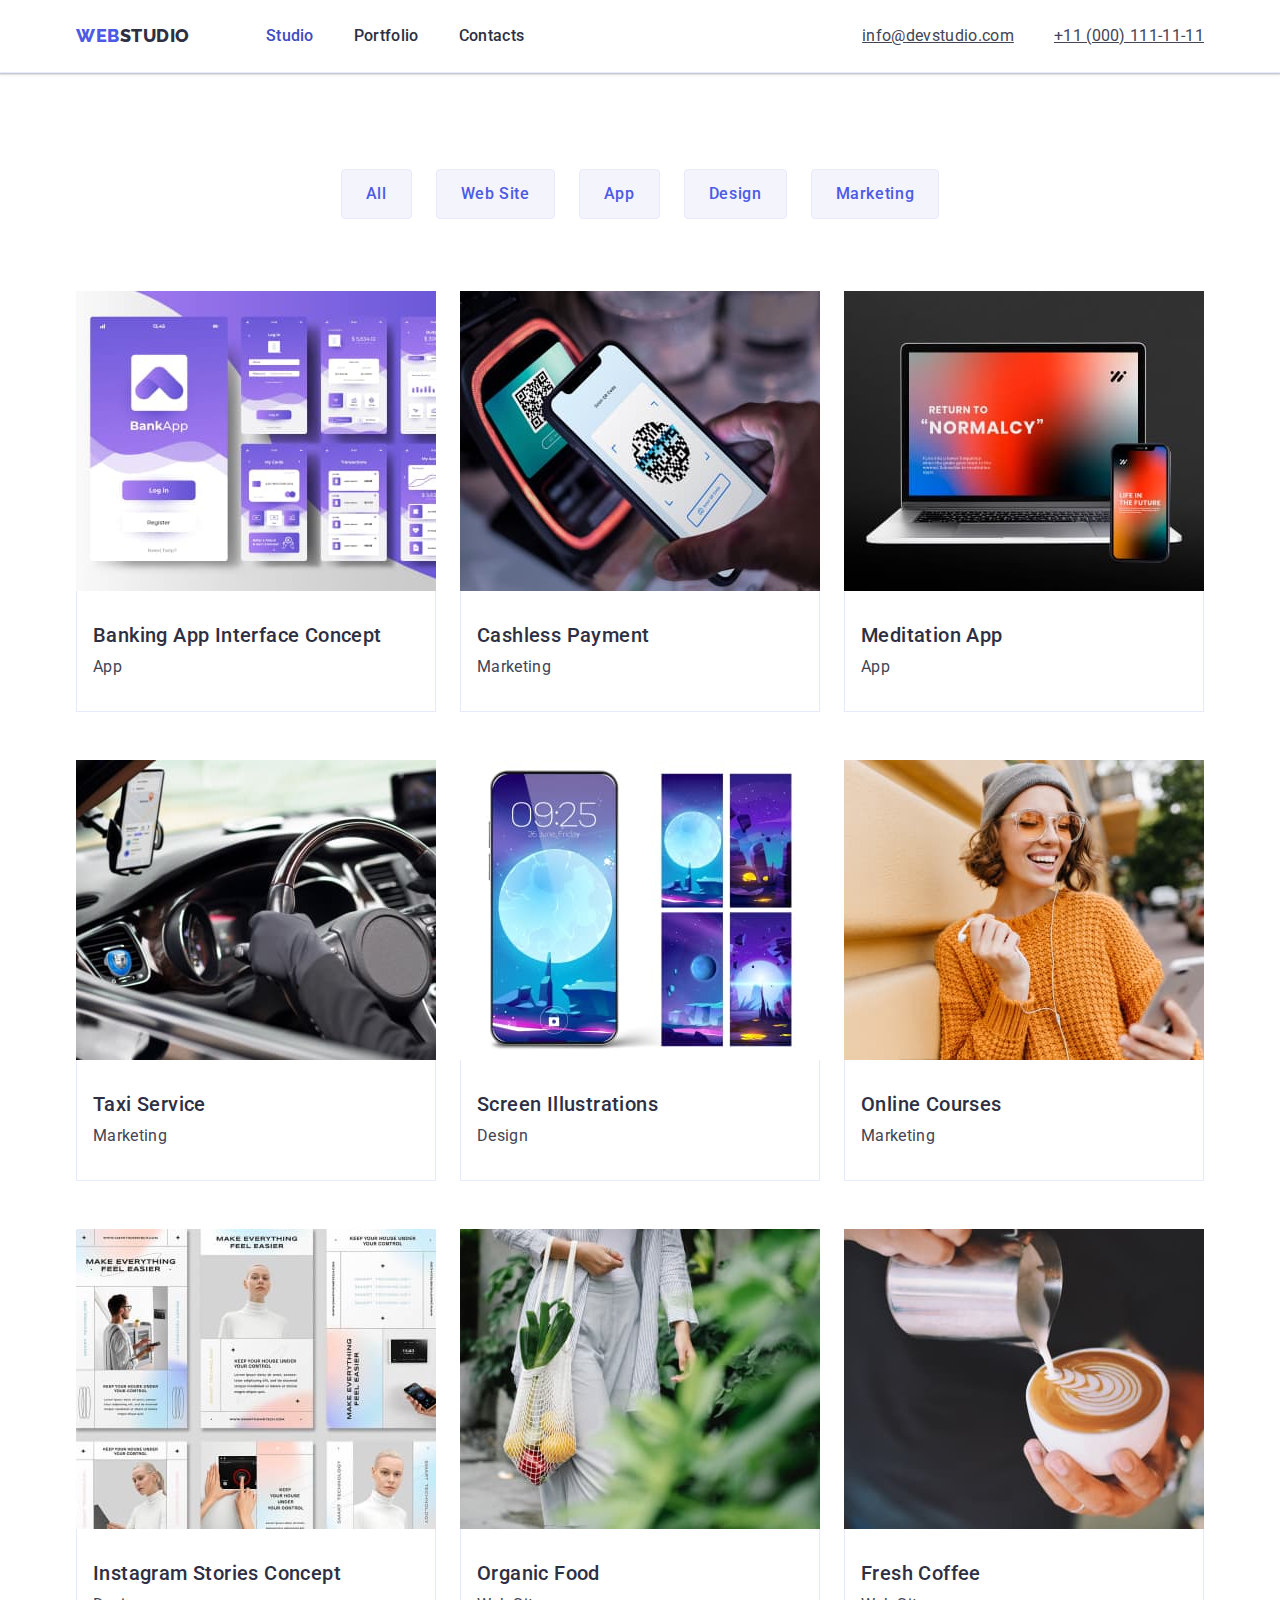
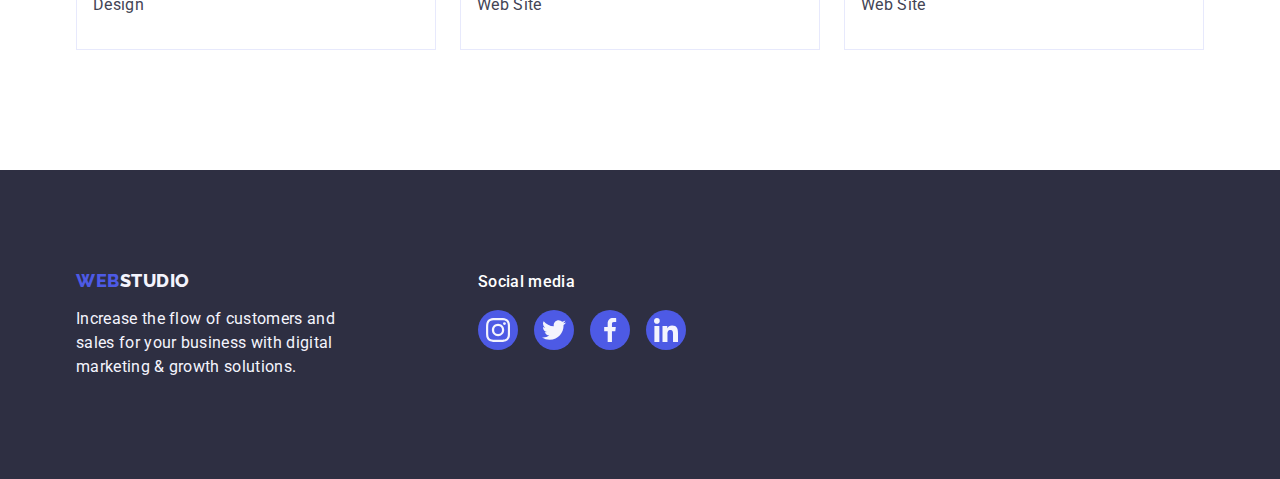
==== commit 81b58b5a: "fix" ====
--- a/portfolio.html
+++ b/portfolio.html
@@ -23,19 +23,19 @@
 
           <ul class="nav-list list">
             <li class="nav-item">
-              <a href="./index.html" class="link">
+              <a href="./index.html" class="nav-item-link link">
                 Studio
               </a>
             </li>
 
             <li class="nav-item">
-              <a href="./portfolio.html" class="link">
+              <a href="./portfolio.html" class="nav-item-link link">
                 Portfolio
               </a>
             </li>
             
             <li class="nav-item">
-              <a href="" class="link">
+              <a href="" class="nav-item-link link">
                 Contacts
               </a>
             </li>
--- a/css/styles.css
+++ b/css/styles.css
@@ -146,7 +146,8 @@
 }
 
 .nav-item:first-of-type>a {
-    color: var(--navyblue, #2E2F42);
+    color: var(--ocean, #2E2F42);
+    transition: color 250ms cubic-bezier(0.4, 0, 0.2, 1);
 }
 
 .address-item-link {
@@ -165,15 +166,15 @@
     color: var(--ocean, #404BBF);
 }
 
-.nav-item a:hover::after,
-.nav-item a:focus::after {
+.nav-item-link:hover::after,
+.nav-item-link:focus::after {
     content: "";
     width: 100%;
     height: 4px;
 
     position: absolute;
     left: 0;
-    bottom: -24px;
+    bottom: -1px;
 
     background: var(--ocean);
     border-radius: 2px;
@@ -181,7 +182,6 @@
 
 .nav-item {
     color: var(--ocean);
-
     transition: color 250ms cubic-bezier(0.4, 0, 0.2, 1);
 }
 
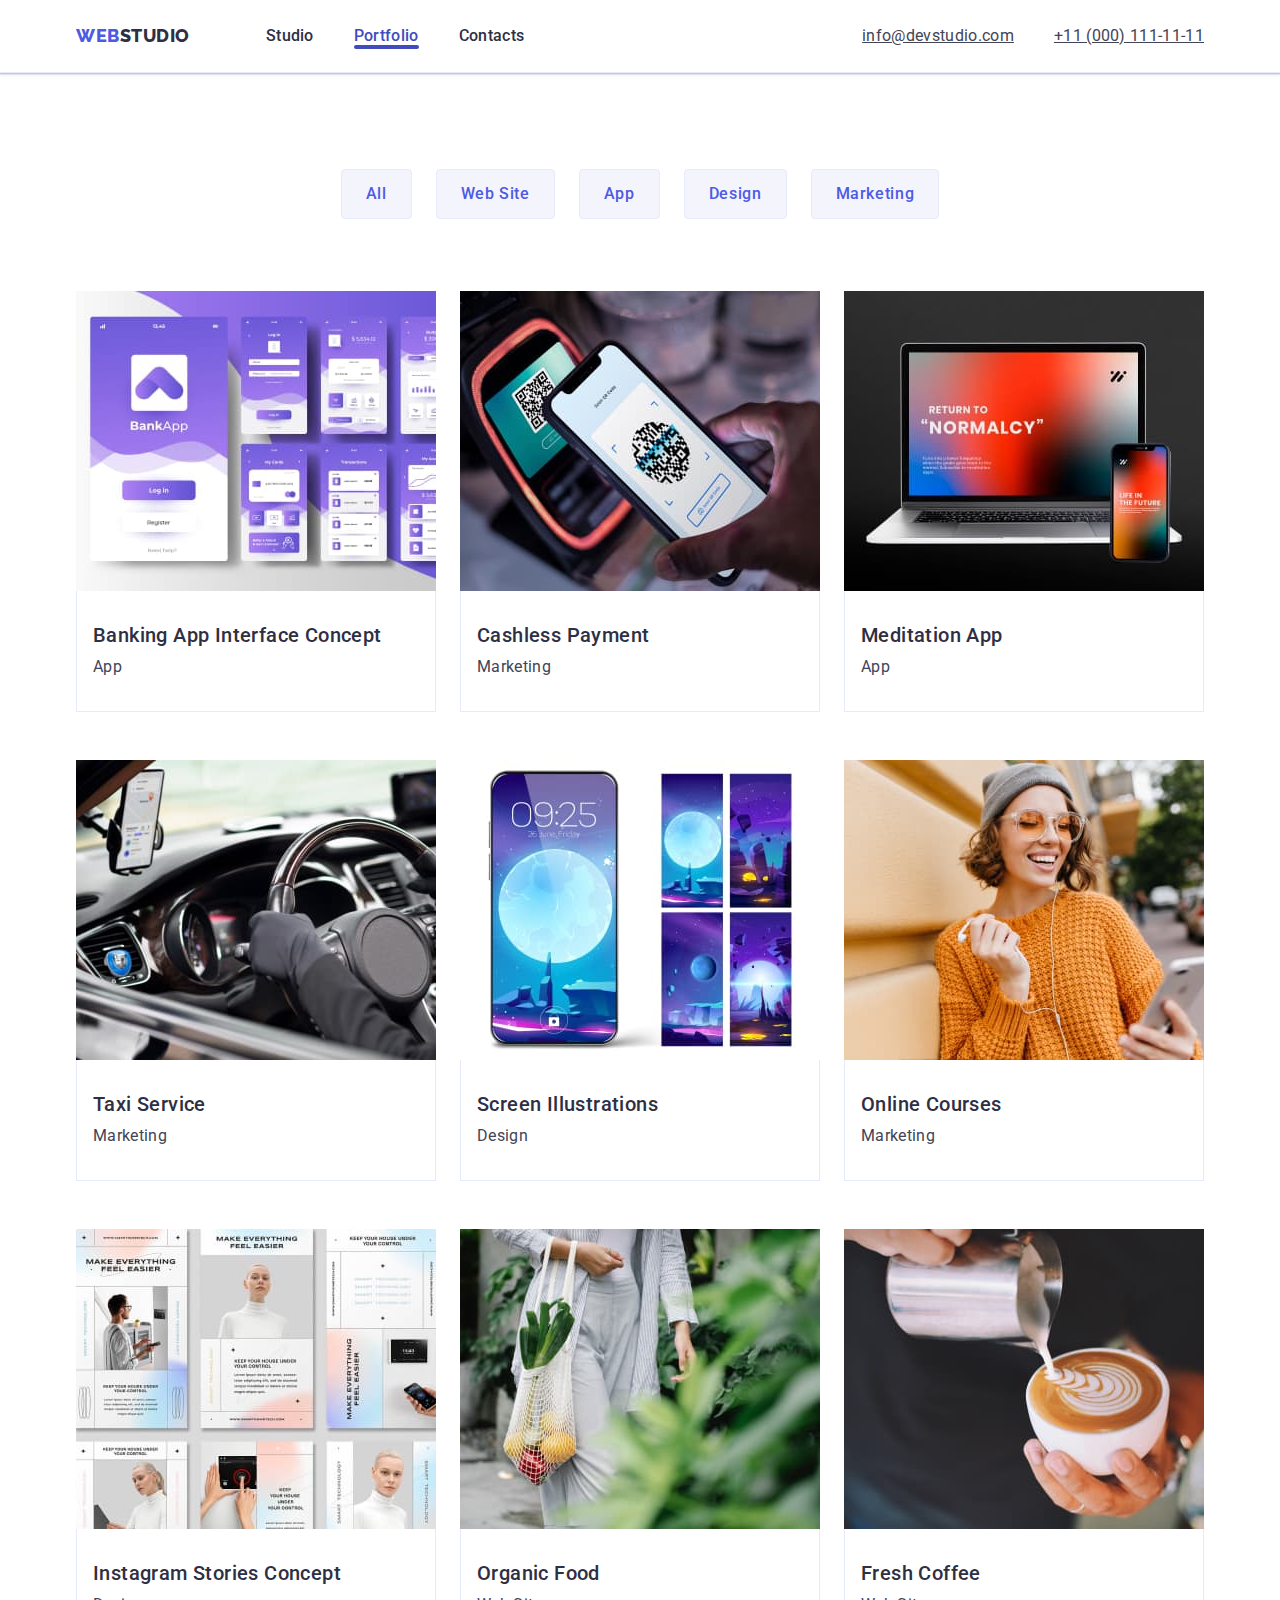
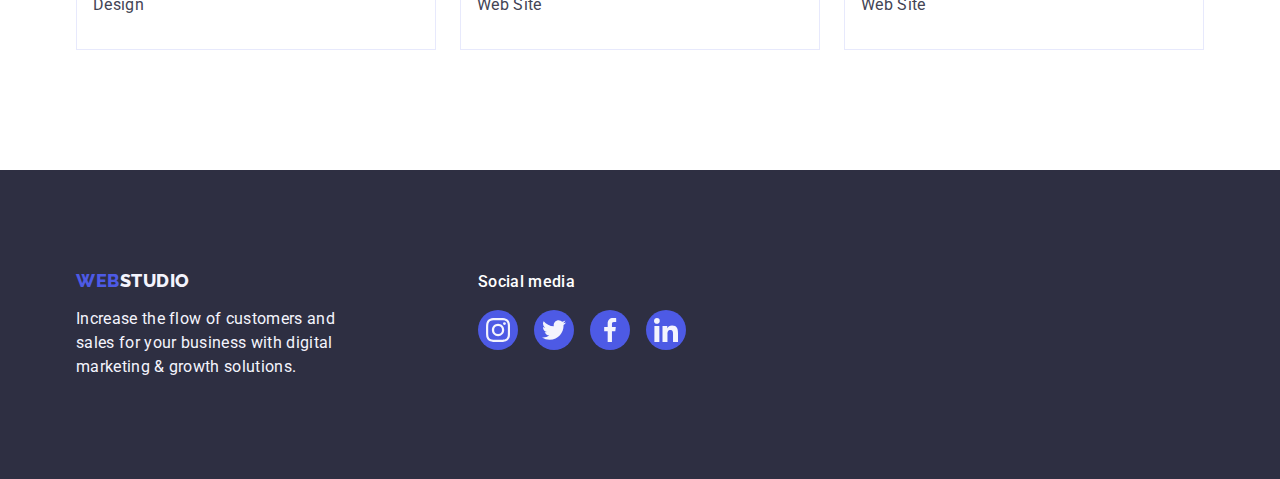
==== commit d0a80961: "fix" ====
--- a/portfolio.html
+++ b/portfolio.html
@@ -23,19 +23,19 @@
 
           <ul class="nav-list list">
             <li class="nav-item">
-              <a href="./index.html" class="nav-item-link link">
+              <a href="./index.html" class="link">
                 Studio
               </a>
             </li>
 
             <li class="nav-item">
-              <a href="./portfolio.html" class="nav-item-link link">
+              <a href="./portfolio.html" class="nav-item-active link">
                 Portfolio
               </a>
             </li>
             
             <li class="nav-item">
-              <a href="" class="nav-item-link link">
+              <a href="" class="link">
                 Contacts
               </a>
             </li>
--- a/css/styles.css
+++ b/css/styles.css
@@ -139,15 +139,8 @@
 }
 
 .nav-item a {
-    position: relative;
-
     font-weight: 500;
     color: var(--navyblue);
-}
-
-.nav-item:first-of-type>a {
-    color: var(--ocean, #2E2F42);
-    transition: color 250ms cubic-bezier(0.4, 0, 0.2, 1);
 }
 
 .address-item-link {
@@ -166,9 +159,15 @@
     color: var(--ocean, #404BBF);
 }
 
-.nav-item-link:hover::after,
-.nav-item-link:focus::after {
-    content: "";
+.nav-item .nav-item-active {
+    position: relative;
+    color: var(--ocean, #404BBF);
+    transition: color 250ms cubic-bezier(0.4, 0, 0.2, 1);
+}
+
+.nav-item .nav-item-active::after,
+.nav-item .nav-item-active::after {
+    content: '';
     width: 100%;
     height: 4px;
 
@@ -178,11 +177,6 @@
 
     background: var(--ocean);
     border-radius: 2px;
-}
-
-.nav-item {
-    color: var(--ocean);
-    transition: color 250ms cubic-bezier(0.4, 0, 0.2, 1);
 }
 
 /* Hero section */
